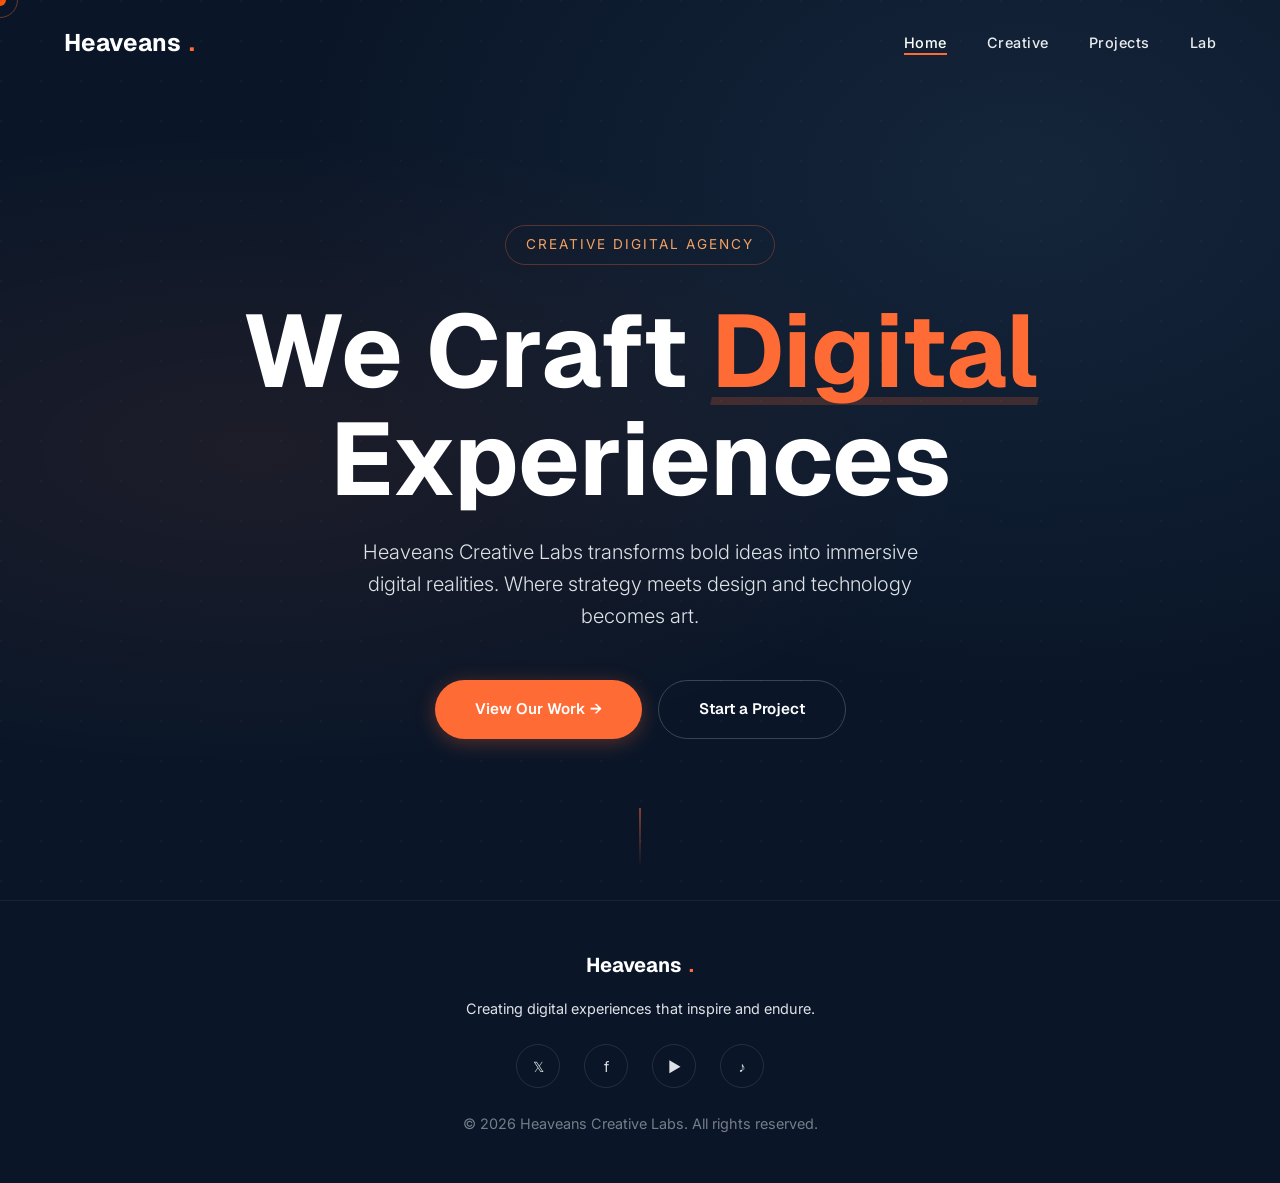
==== pages/index.html @ c08e9259 "Create multipage portfolio structure" ====
<!DOCTYPE html>
<html lang="en">
<head>
    <meta charset="UTF-8">
    <meta name="viewport" content="width=device-width, initial-scale=1.0">
    <title>Heaveans Creative Labs - Digital Experiences</title>
    <link rel="preconnect" href="https://fonts.googleapis.com">
    <link rel="preconnect" href="https://fonts.gstatic.com" crossorigin>
    <link href="https://fonts.googleapis.com/css2?family=Geist:wght@300;400;500;600;700&family=Inter:wght@300;400;500;600&display=swap" rel="stylesheet">
    <link rel="stylesheet" href="../css/shared.css">
    <style>
        /* Home Section Specific Styles */
        #home {
            display: flex;
            align-items: center;
            justify-content: center;
            text-align: center;
            background:
                radial-gradient(ellipse at 20% 50%, rgba(255, 107, 53, 0.08) 0%, transparent 50%),
                radial-gradient(ellipse at 80% 20%, rgba(36, 59, 85, 0.4) 0%, transparent 50%),
                var(--navy-900);
            min-height: 100vh;
            padding: 8rem 4rem 4rem;
        }

        .hero-content {
            max-width: 900px;
        }

        .hero-label {
            display: inline-block;
            padding: 0.5rem 1.25rem;
            border: 1px solid rgba(255, 107, 53, 0.3);
            border-radius: 50px;
            font-size: 0.85rem;
            color: var(--orange-400);
            margin-bottom: 2rem;
            letter-spacing: 2px;
            text-transform: uppercase;
            animation: fadeInUp 1s ease 0.2s both;
        }

        .hero-title {
            font-size: clamp(3rem, 8vw, 6.5rem);
            font-weight: 700;
            margin-bottom: 1.5rem;
            line-height: 1.05;
            animation: fadeInUp 1s ease 0.4s both;
        }

        .hero-title .highlight {
            color: var(--orange-500);
            position: relative;
            display: inline-block;
        }

        .hero-title .highlight::after {
            content: '';
            position: absolute;
            bottom: 0;
            left: 0;
            width: 100%;
            height: 8px;
            background: rgba(255, 107, 53, 0.2);
            z-index: -1;
            transform: skewX(-12deg);
        }

        .hero-subtitle {
            font-size: 1.25rem;
            color: var(--white-300);
            max-width: 600px;
            margin: 0 auto 3rem;
            font-weight: 300;
            animation: fadeInUp 1s ease 0.6s both;
        }

        .hero-cta {
            display: flex;
            gap: 1rem;
            justify-content: center;
            animation: fadeInUp 1s ease 0.8s both;
        }

        .scroll-indicator {
            position: absolute;
            bottom: 2rem;
            left: 50%;
            transform: translateX(-50%);
            animation: bounce 2s infinite;
        }

        .scroll-indicator span {
            display: block;
            width: 1px;
            height: 60px;
            background: linear-gradient(to bottom, var(--orange-500), transparent);
        }

        @media (max-width: 768px) {
            #home {
                padding: 6rem 1.5rem 3rem;
            }

            .hero-cta {
                flex-direction: column;
                align-items: center;
            }
        }
    </style>
</head>
<body>
    <!-- Loading Screen -->
    <div class="loading" id="loader">
        <div class="loader"></div>
    </div>

    <!-- Custom Cursor -->
    <div class="cursor" id="cursor"></div>
    <div class="cursor-follower" id="cursorFollower"></div>

    <!-- Navigation -->
    <nav id="navbar">
        <a href="index.html" class="logo">
            Heaveans<span>.</span>
        </a>
        <ul class="nav-links">
            <li><a href="index.html">Home</a></li>
            <li><a href="about.html">Creative</a></li>
            <li><a href="projects.html">Projects</a></li>
            <li><a href="start-project.html">Lab</a></li>
        </ul>
        <button class="mobile-menu-btn" onclick="toggleMobileMenu()">&#9776;</button>
    </nav>

    <!-- Mobile Menu -->
    <div id="mobileMenu">
        <a href="index.html">Home</a>
        <a href="about.html">Creative</a>
        <a href="projects.html">Projects</a>
        <a href="start-project.html">Lab</a>
        <button class="close-btn" onclick="toggleMobileMenu()">&#10005;</button>
    </div>

    <!-- Home Section -->
    <section id="home" class="visible">
        <div class="bg-pattern"></div>
        <div class="hero-content">
            <div class="hero-label">Creative Digital Agency</div>
            <h1 class="hero-title">
                We Craft <span class="highlight">Digital</span><br>Experiences
            </h1>
            <p class="hero-subtitle">
                Heaveans Creative Labs transforms bold ideas into immersive digital realities.
                Where strategy meets design and technology becomes art.
            </p>
            <div class="hero-cta">
                <a href="projects.html" class="btn btn-primary">
                    View Our Work &rarr;
                </a>
                <a href="start-project.html" class="btn btn-secondary">
                    Start a Project
                </a>
            </div>
        </div>
        <div class="scroll-indicator">
            <span></span>
        </div>
    </section>

    <!-- Footer -->
    <footer>
        <div class="logo">Heaveans<span>.</span></div>
        <p>Creating digital experiences that inspire and endure.</p>
        <div class="social-links">
            <a href="https://x.com" target="_blank" aria-label="X / Twitter">𝕏</a>
            <a href="https://facebook.com" target="_blank" aria-label="Facebook">f</a>
            <a href="https://youtube.com" target="_blank" aria-label="YouTube">▶</a>
            <a href="https://tiktok.com" target="_blank" aria-label="TikTok">♪</a>
        </div>
        <p style="margin-top: 1rem; opacity: 0.5;">&copy; 2026 Heaveans Creative Labs. All rights reserved.</p>
    </footer>

    <script src="../js/shared.js"></script>
</body>
</html>
---- css/shared.css ----
:root {
    --navy-900: #0a1628;
    --navy-800: #0f1d32;
    --navy-700: #1a2744;
    --navy-600: #243b55;
    --navy-500: #2d4a6b;
    --white: #ffffff;
    --white-100: #f8f9fa;
    --white-200: #e9ecef;
    --white-300: #dee2e6;
    --orange-500: #ff6b35;
    --orange-600: #e85d04;
    --orange-400: #f4a261;
    --orange-300: #e9c46a;
    --transition-smooth: cubic-bezier(0.4, 0, 0.2, 1);
}

* {
    margin: 0;
    padding: 0;
    box-sizing: border-box;
}

html {
    scroll-behavior: smooth;
    font-size: 16px;
}

body {
    font-family: 'Inter', sans-serif;
    background-color: var(--navy-900);
    color: var(--white);
    overflow-x: hidden;
    line-height: 1.6;
}

h1, h2, h3, h4, h5, h6 {
    font-family: 'Geist', sans-serif;
    font-weight: 600;
    line-height: 1.1;
}

/* Custom Cursor */
.cursor {
    width: 12px;
    height: 12px;
    background: var(--orange-500);
    border-radius: 50%;
    position: fixed;
    pointer-events: none;
    z-index: 9999;
    mix-blend-mode: difference;
    transition: transform 0.15s var(--transition-smooth);
}

.cursor-follower {
    width: 36px;
    height: 36px;
    border: 1px solid rgba(255, 107, 53, 0.4);
    border-radius: 50%;
    position: fixed;
    pointer-events: none;
    z-index: 9998;
    transition: transform 0.3s var(--transition-smooth), width 0.3s, height 0.3s;
}

.cursor.hover {
    transform: scale(2.5);
    background: var(--orange-400);
}

.cursor-follower.hover {
    transform: scale(1.5);
    border-color: var(--orange-500);
}

/* Navigation */
nav {
    position: fixed;
    top: 0;
    left: 0;
    width: 100%;
    padding: 1.5rem 4rem;
    display: flex;
    justify-content: space-between;
    align-items: center;
    z-index: 1000;
    transition: all 0.4s var(--transition-smooth);
}

nav.scrolled {
    background: rgba(10, 22, 40, 0.92);
    backdrop-filter: blur(20px);
    padding: 1rem 4rem;
    border-bottom: 1px solid rgba(255, 255, 255, 0.05);
}

.logo {
    font-family: 'Geist', sans-serif;
    font-size: 1.5rem;
    font-weight: 700;
    color: var(--white);
    text-decoration: none;
    display: flex;
    align-items: center;
    gap: 0.5rem;
}

.logo span {
    color: var(--orange-500);
}

.nav-links {
    display: flex;
    gap: 2.5rem;
    list-style: none;
}

.nav-links a {
    color: var(--white-200);
    text-decoration: none;
    font-size: 0.9rem;
    font-weight: 500;
    letter-spacing: 0.5px;
    position: relative;
    transition: color 0.3s;
    cursor: pointer;
}

.nav-links a::after {
    content: '';
    position: absolute;
    bottom: -4px;
    left: 0;
    width: 0;
    height: 2px;
    background: var(--orange-500);
    transition: width 0.3s var(--transition-smooth);
}

.nav-links a:hover {
    color: var(--white);
}

.nav-links a:hover::after,
.nav-links a.active::after {
    width: 100%;
}

.nav-links a.active {
    color: var(--white);
}

.mobile-menu-btn {
    display: none;
    background: none;
    border: none;
    color: var(--white);
    font-size: 1.5rem;
    cursor: pointer;
}

/* Sections */
section {
    min-height: 100vh;
    position: relative;
    padding: 8rem 4rem 4rem;
    opacity: 0;
    transform: translateY(30px);
    transition: all 0.8s var(--transition-smooth);
}

section.visible {
    opacity: 1;
    transform: translateY(0);
}

/* Section Header */
.section-header {
    margin-bottom: 4rem;
}

.section-label {
    color: var(--orange-500);
    font-size: 0.85rem;
    letter-spacing: 3px;
    text-transform: uppercase;
    margin-bottom: 1rem;
    font-weight: 500;
}

.section-title {
    font-size: clamp(2.5rem, 5vw, 4rem);
    margin-bottom: 1rem;
}

.section-desc {
    color: var(--white-300);
    font-size: 1.1rem;
    max-width: 600px;
    font-weight: 300;
}

/* Buttons */
.btn {
    padding: 1rem 2.5rem;
    border-radius: 50px;
    font-family: 'Geist', sans-serif;
    font-weight: 600;
    font-size: 0.95rem;
    text-decoration: none;
    cursor: pointer;
    transition: all 0.3s var(--transition-smooth);
    border: none;
    position: relative;
    overflow: hidden;
    display: inline-flex;
    align-items: center;
    gap: 0.5rem;
}

.btn-primary {
    background: var(--orange-500);
    color: var(--white);
    box-shadow: 0 4px 20px rgba(255, 107, 53, 0.3);
}

.btn-primary:hover {
    background: var(--orange-600);
    transform: translateY(-2px);
    box-shadow: 0 8px 30px rgba(255, 107, 53, 0.4);
}

.btn-secondary {
    background: transparent;
    color: var(--white);
    border: 1px solid rgba(255, 255, 255, 0.2);
}

.btn-secondary:hover {
    border-color: var(--orange-500);
    color: var(--orange-500);
    transform: translateY(-2px);
}

/* Footer */
footer {
    padding: 3rem 4rem;
    border-top: 1px solid rgba(255, 255, 255, 0.06);
    text-align: center;
    color: var(--white-300);
    font-size: 0.9rem;
    background: var(--navy-900);
}

footer .logo {
    justify-content: center;
    margin-bottom: 1rem;
    font-size: 1.25rem;
}

.social-links {
    display: flex;
    justify-content: center;
    gap: 1.5rem;
    margin: 1.5rem 0;
}

.social-links a {
    width: 44px;
    height: 44px;
    border: 1px solid rgba(255, 255, 255, 0.1);
    border-radius: 50%;
    display: flex;
    align-items: center;
    justify-content: center;
    color: var(--white-300);
    text-decoration: none;
    transition: all 0.3s;
}

.social-links a:hover {
    border-color: var(--orange-500);
    color: var(--orange-500);
    transform: translateY(-3px);
}

/* Animations */
@keyframes fadeInUp {
    from {
        opacity: 0;
        transform: translateY(30px);
    }
    to {
        opacity: 1;
        transform: translateY(0);
    }
}

@keyframes bounce {
    0%, 20%, 50%, 80%, 100% {
        transform: translateX(-50%) translateY(0);
    }
    40% {
        transform: translateX(-50%) translateY(-10px);
    }
    60% {
        transform: translateX(-50%) translateY(-5px);
    }
}

@keyframes float {
    0%, 100% { transform: translateY(0); }
    50% { transform: translateY(-20px); }
}

@keyframes spin {
    to { transform: rotate(360deg); }
}

/* Utility */
.text-orange {
    color: var(--orange-500);
}

.bg-pattern {
    position: absolute;
    inset: 0;
    opacity: 0.03;
    background-image:
        radial-gradient(circle at 1px 1px, white 1px, transparent 0);
    background-size: 40px 40px;
    pointer-events: none;
}

/* Loading state */
.loading {
    position: fixed;
    inset: 0;
    background: var(--navy-900);
    z-index: 10000;
    display: flex;
    align-items: center;
    justify-content: center;
    transition: opacity 0.6s, visibility 0.6s;
}

.loading.hidden {
    opacity: 0;
    visibility: hidden;
}

.loader {
    width: 48px;
    height: 48px;
    border: 2px solid rgba(255, 107, 53, 0.2);
    border-top-color: var(--orange-500);
    border-radius: 50%;
    animation: spin 1s linear infinite;
}

/* Mobile menu */
#mobileMenu {
    display: none !important;
    position: fixed;
    top: 0;
    left: 0;
    width: 100%;
    height: 100vh;
    background: var(--navy-900);
    z-index: 999;
    flex-direction: column;
    align-items: center;
    justify-content: center;
    gap: 2rem;
}

#mobileMenu a {
    color: var(--white);
    font-size: 1.5rem;
    text-decoration: none;
}

#mobileMenu .close-btn {
    position: absolute;
    top: 1.5rem;
    right: 1.5rem;
    background: none;
    border: none;
    color: var(--white);
    font-size: 1.5rem;
    cursor: pointer;
}

/* Responsive */
@media (max-width: 1024px) {
    .lab-container {
        grid-template-columns: 1fr;
    }
}

@media (max-width: 768px) {
    section {
        padding: 6rem 1.5rem 3rem;
    }

    nav {
        padding: 1rem 1.5rem;
    }

    nav.scrolled {
        padding: 0.75rem 1.5rem;
    }

    .nav-links {
        display: none;
    }

    .mobile-menu-btn {
        display: block;
    }

    .hero-cta {
        flex-direction: column;
        align-items: center;
    }

    .projects-grid {
        grid-template-columns: 1fr;
    }

    .form-row {
        grid-template-columns: 1fr;
    }

    .cursor, .cursor-follower {
        display: none;
    }
}
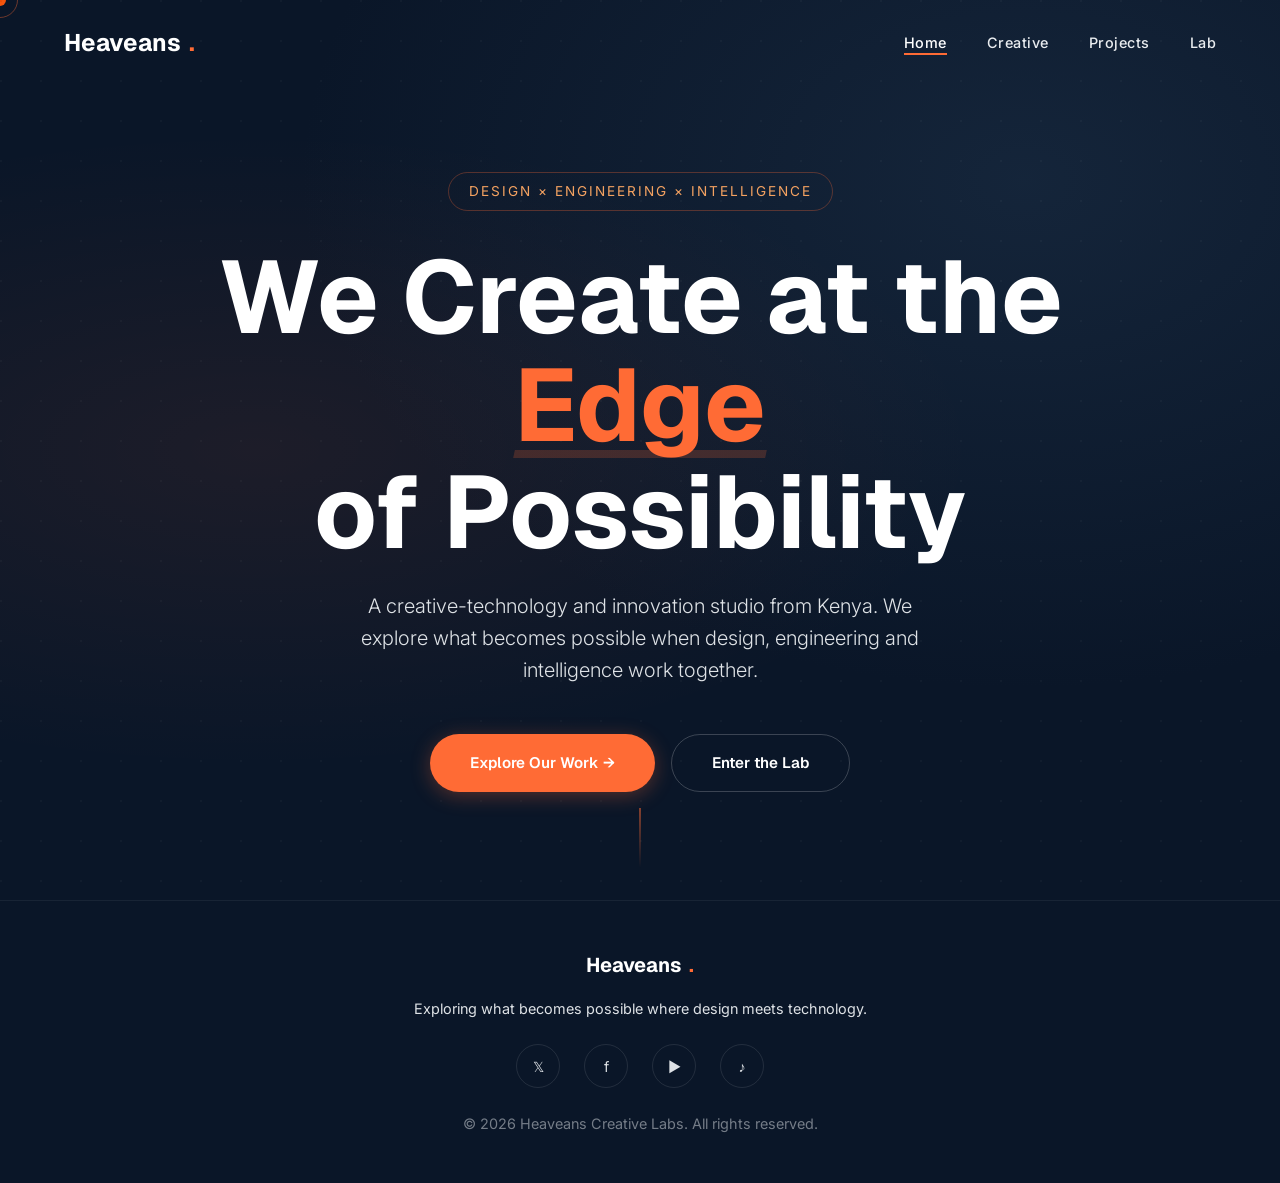
==== commit 93a51eb8: "Update portfolio pages" ====
--- a/pages/index.html
+++ b/pages/index.html
@@ -3,7 +3,7 @@
 <head>
     <meta charset="UTF-8">
     <meta name="viewport" content="width=device-width, initial-scale=1.0">
-    <title>Heaveans Creative Labs - Digital Experiences</title>
+    <title>Heaveans Creative Labs - Design, Engineering & Intelligence</title>
     <link rel="preconnect" href="https://fonts.googleapis.com">
     <link rel="preconnect" href="https://fonts.gstatic.com" crossorigin>
     <link href="https://fonts.googleapis.com/css2?family=Geist:wght@300;400;500;600;700&family=Inter:wght@300;400;500;600&display=swap" rel="stylesheet">
@@ -146,20 +146,20 @@
     <section id="home" class="visible">
         <div class="bg-pattern"></div>
         <div class="hero-content">
-            <div class="hero-label">Creative Digital Agency</div>
+            <div class="hero-label">Design × Engineering × Intelligence</div>
             <h1 class="hero-title">
-                We Craft <span class="highlight">Digital</span><br>Experiences
+                We Create at the <span class="highlight">Edge</span><br>of Possibility
             </h1>
             <p class="hero-subtitle">
-                Heaveans Creative Labs transforms bold ideas into immersive digital realities.
-                Where strategy meets design and technology becomes art.
+                A creative-technology and innovation studio from Kenya. We explore what becomes
+                possible when design, engineering and intelligence work together.
             </p>
             <div class="hero-cta">
                 <a href="projects.html" class="btn btn-primary">
-                    View Our Work &rarr;
+                    Explore Our Work &rarr;
                 </a>
                 <a href="start-project.html" class="btn btn-secondary">
-                    Start a Project
+                    Enter the Lab
                 </a>
             </div>
         </div>
@@ -171,7 +171,7 @@
     <!-- Footer -->
     <footer>
         <div class="logo">Heaveans<span>.</span></div>
-        <p>Creating digital experiences that inspire and endure.</p>
+        <p>Exploring what becomes possible where design meets technology.</p>
         <div class="social-links">
             <a href="https://x.com" target="_blank" aria-label="X / Twitter">𝕏</a>
             <a href="https://facebook.com" target="_blank" aria-label="Facebook">f</a>
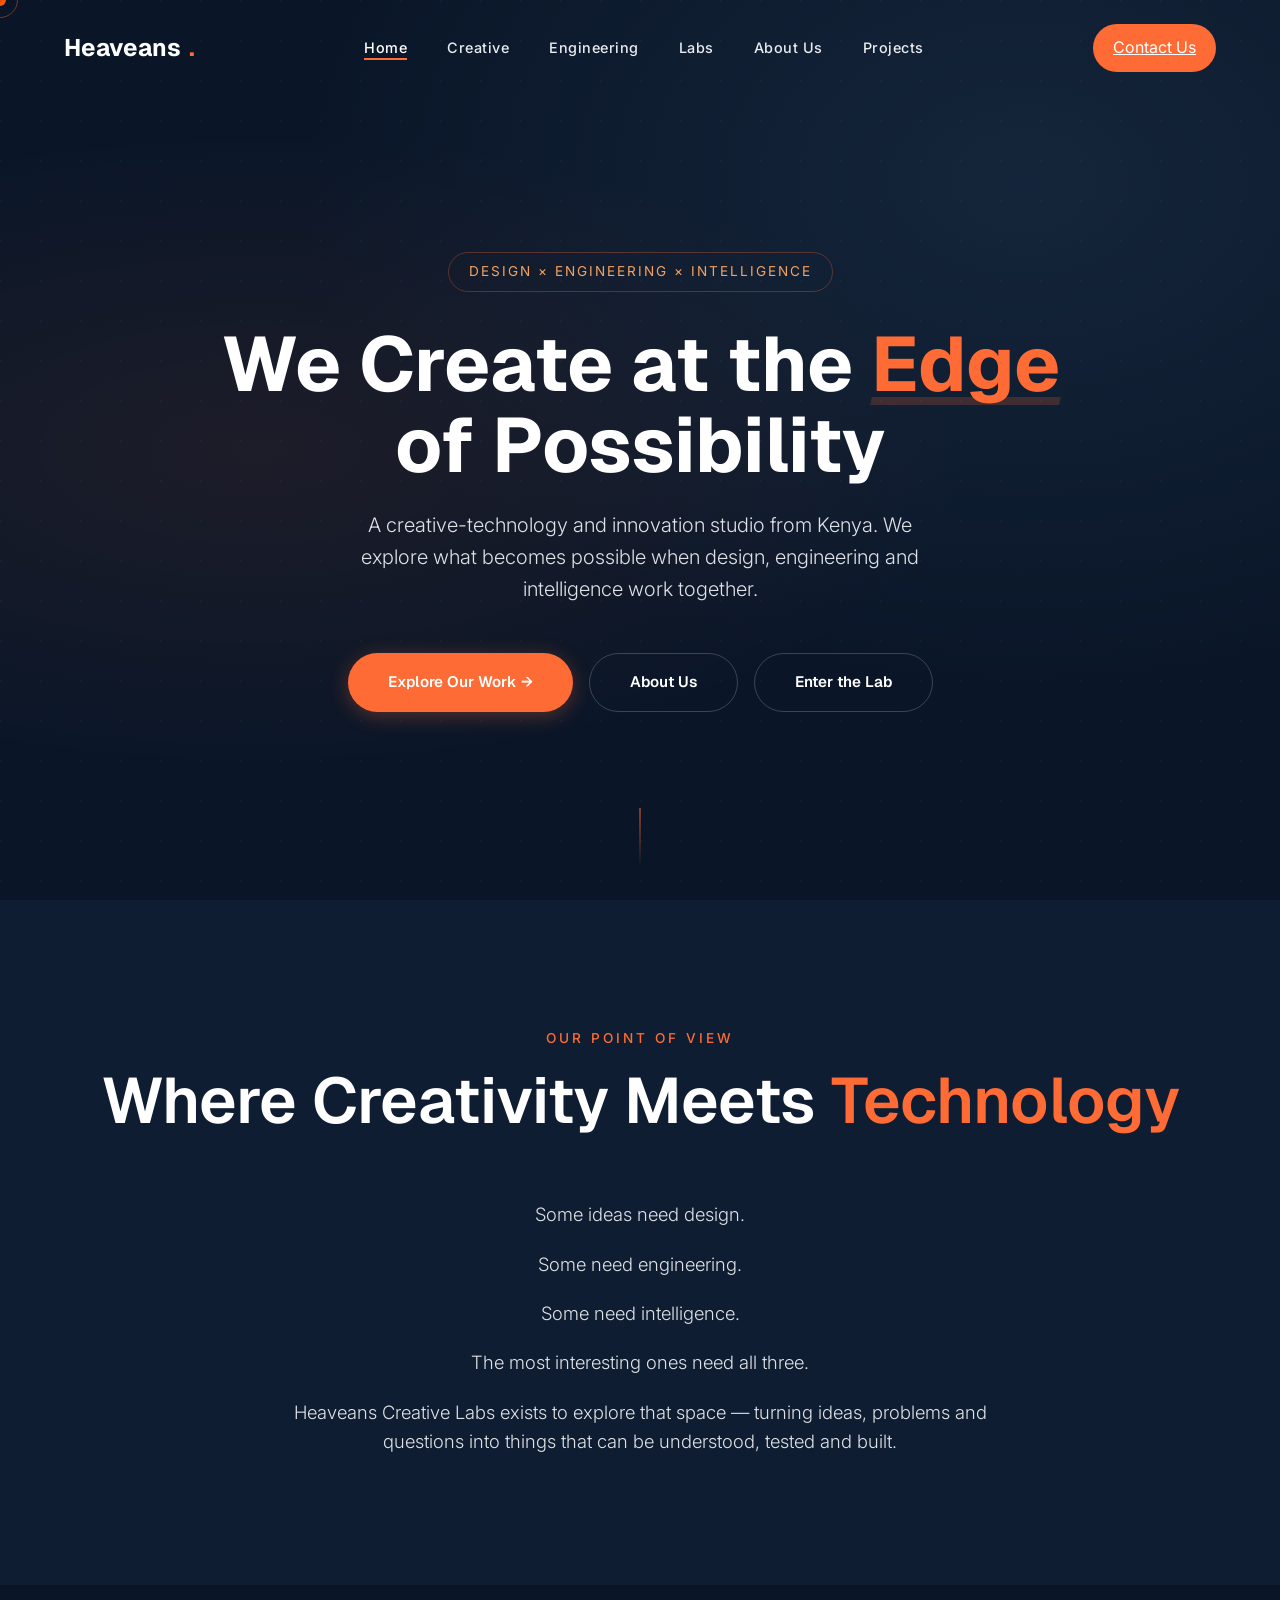
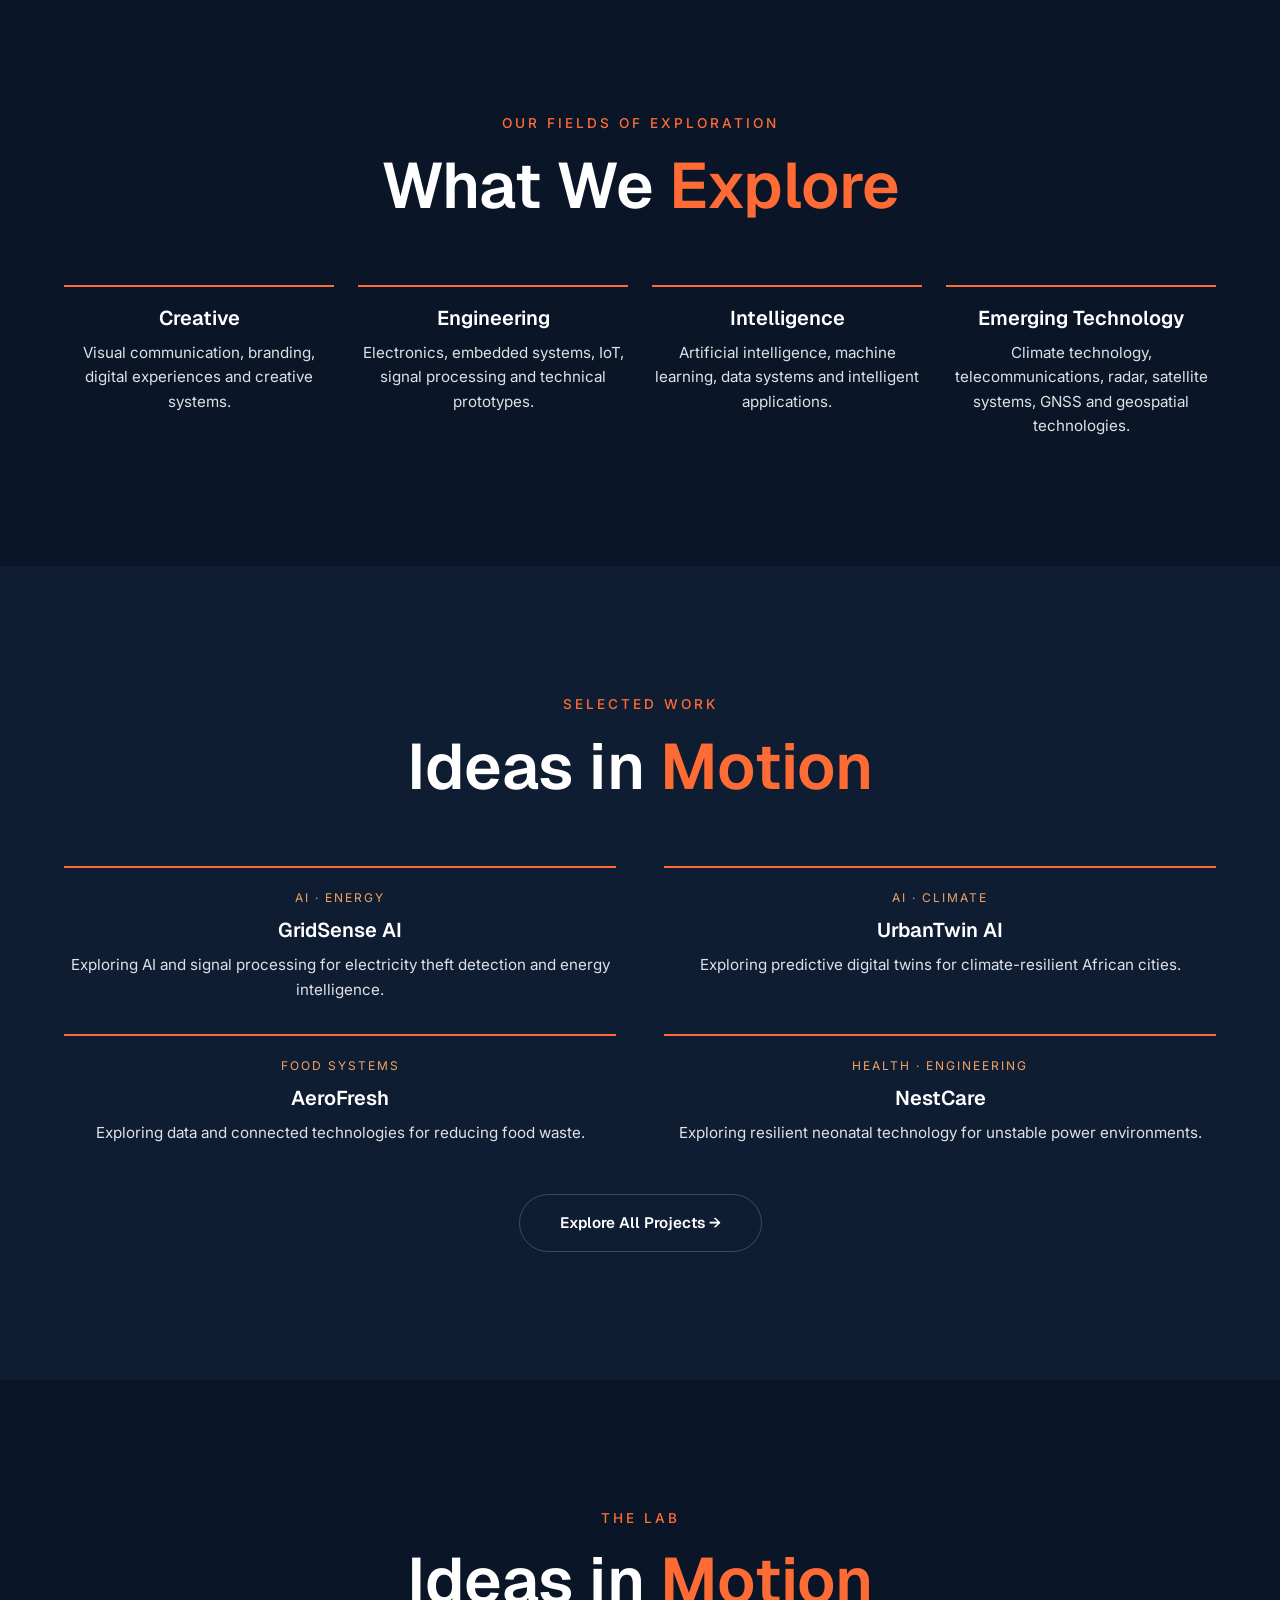
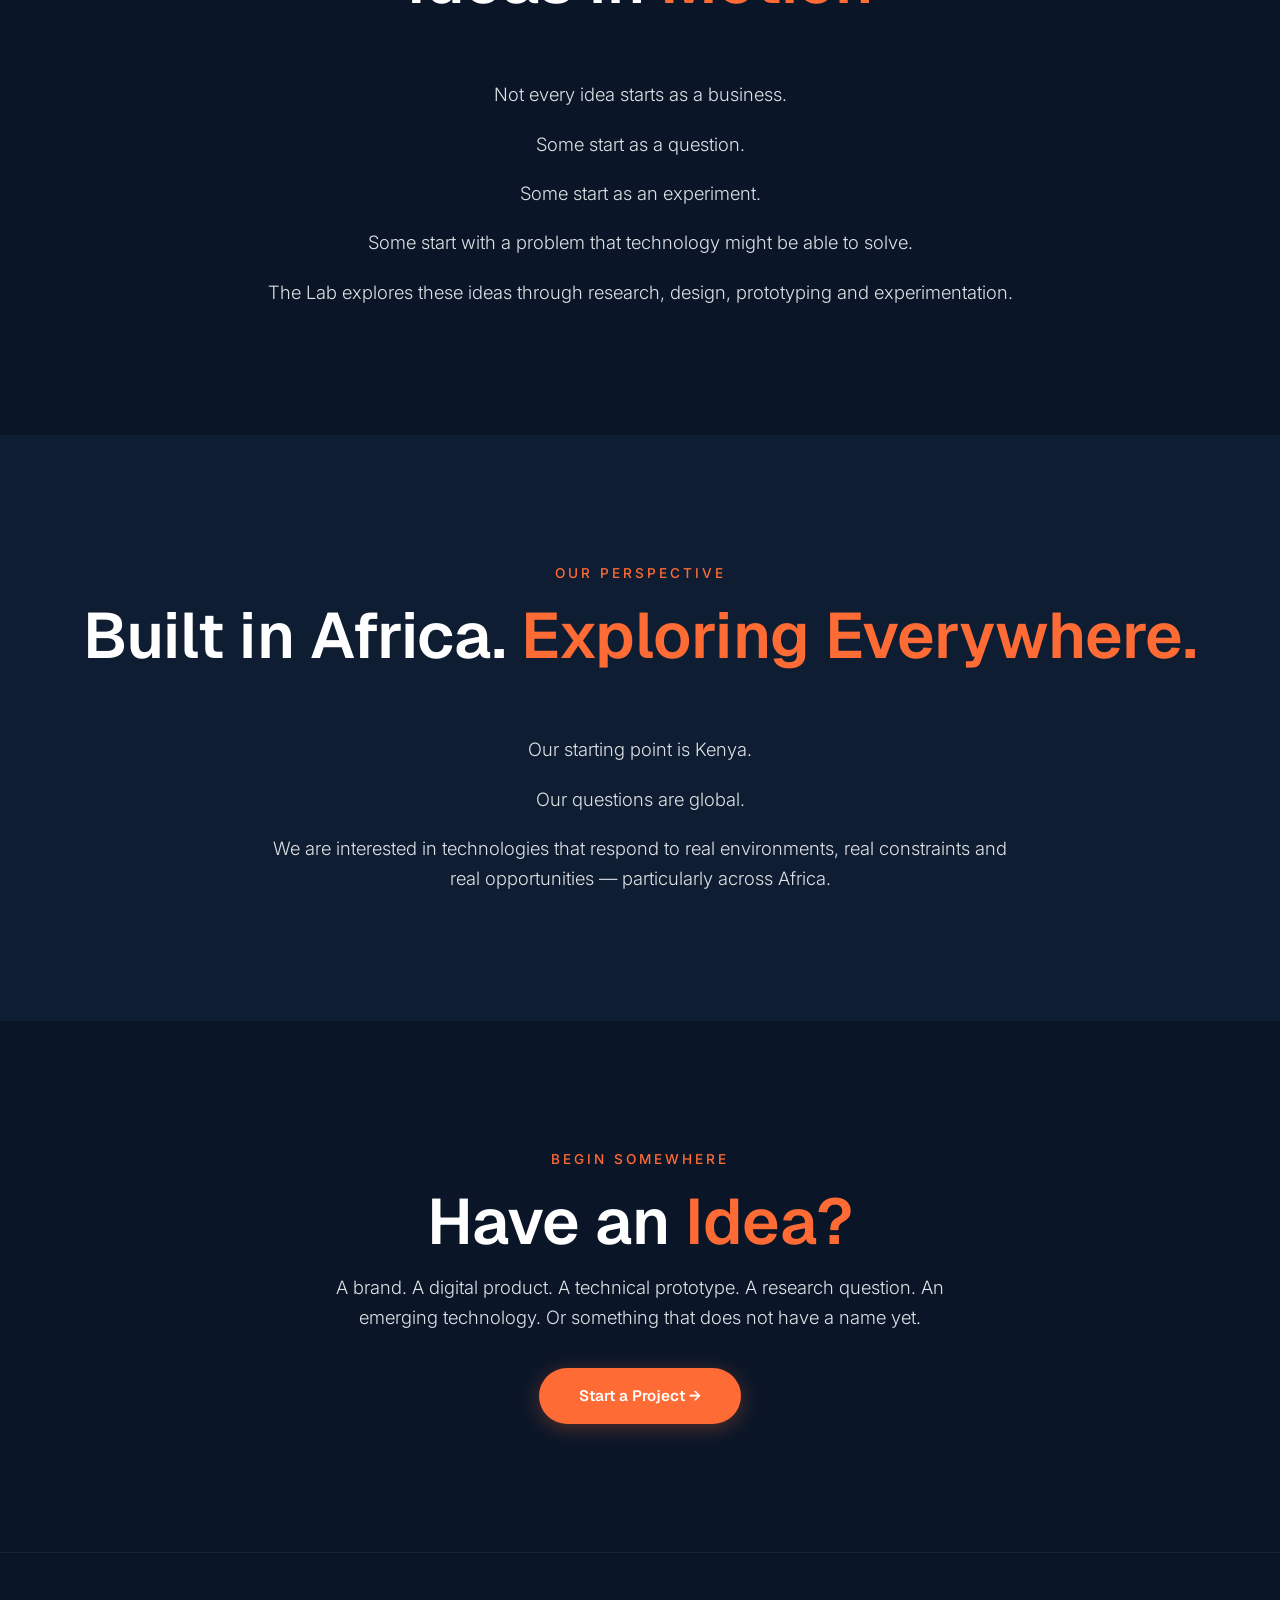
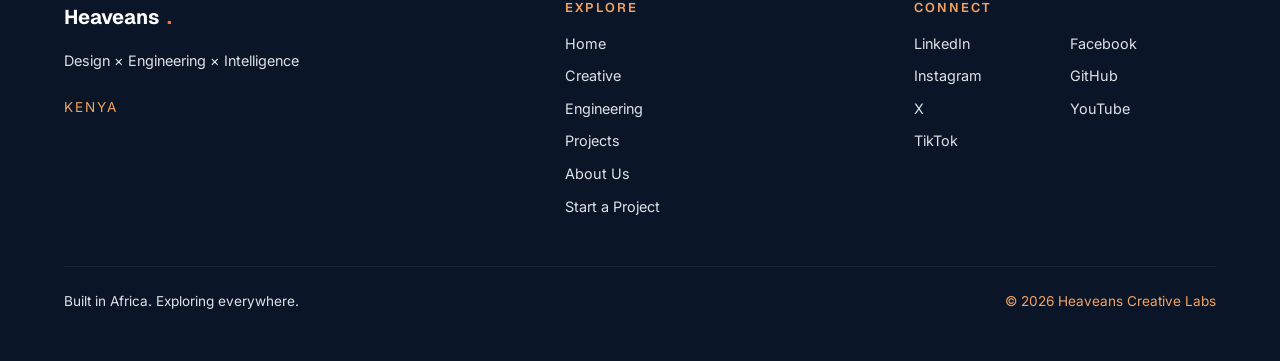
==== commit 2b54418d: "Update creative lab website pages" ====
--- a/pages/index.html
+++ b/pages/index.html
@@ -41,7 +41,7 @@
         }
 
         .hero-title {
-            font-size: clamp(3rem, 8vw, 6.5rem);
+            font-size: clamp(2.5rem, 6vw, 5.25rem);
             font-weight: 700;
             margin-bottom: 1.5rem;
             line-height: 1.05;
@@ -107,6 +107,109 @@
                 align-items: center;
             }
         }
+
+        .home-band {
+            min-height: auto;
+            padding-top: 8rem;
+            padding-bottom: 8rem;
+            text-align: center;
+        }
+
+        .home-band.navy-light {
+            background: var(--navy-800);
+        }
+
+        .home-copy {
+            max-width: 760px;
+            margin-right: auto;
+            margin-left: auto;
+            color: var(--white-300);
+            font-size: 1.15rem;
+            font-weight: 300;
+        }
+
+        .home-copy p + p {
+            margin-top: 1.25rem;
+        }
+
+        .explore-grid,
+        .project-list {
+            display: grid;
+            grid-template-columns: repeat(4, 1fr);
+            gap: 1.5rem;
+        }
+
+        .explore-item,
+        .project-item {
+            border-top: 2px solid var(--orange-500);
+            padding-top: 1.25rem;
+        }
+
+        .explore-item,
+        .project-item {
+            text-align: center;
+        }
+
+        .explore-item h3,
+        .project-item h3 {
+            font-size: 1.25rem;
+            margin-bottom: 0.75rem;
+        }
+
+        .explore-item p,
+        .project-item p {
+            color: var(--white-300);
+            font-size: 0.95rem;
+        }
+
+        .project-list {
+            grid-template-columns: repeat(2, 1fr);
+            gap: 2rem 3rem;
+        }
+
+        .project-item .project-type {
+            color: var(--orange-400);
+            font-size: 0.75rem;
+            letter-spacing: 2px;
+            text-transform: uppercase;
+            margin-bottom: 0.75rem;
+        }
+
+        .home-cta {
+            display: flex;
+            flex-direction: column;
+            align-items: center;
+            gap: 2rem;
+            text-align: center;
+        }
+
+        .home-cta .section-header {
+            margin-bottom: 0;
+        }
+
+        .home-cta .home-copy {
+            max-width: 620px;
+        }
+
+        .home-cta .btn {
+            margin-top: 0.25rem;
+        }
+
+        @media (max-width: 768px) {
+            .home-band {
+                padding-top: 6rem;
+                padding-bottom: 6rem;
+            }
+
+            .explore-grid,
+            .project-list {
+                grid-template-columns: 1fr;
+            }
+
+            .home-cta {
+                align-items: center;
+            }
+        }
     </style>
 </head>
 <body>
@@ -127,9 +230,12 @@
         <ul class="nav-links">
             <li><a href="index.html">Home</a></li>
             <li><a href="about.html">Creative</a></li>
+            <li><a href="engineering.html">Engineering</a></li>
+            <li><a href="labs.html">Labs</a></li>
+            <li><a href="about-us.html">About Us</a></li>
             <li><a href="projects.html">Projects</a></li>
-            <li><a href="start-project.html">Lab</a></li>
         </ul>
+        <a href="start-project.html" class="nav-contact">Contact Us</a>
         <button class="mobile-menu-btn" onclick="toggleMobileMenu()">&#9776;</button>
     </nav>
 
@@ -137,8 +243,11 @@
     <div id="mobileMenu">
         <a href="index.html">Home</a>
         <a href="about.html">Creative</a>
+        <a href="engineering.html">Engineering</a>
+        <a href="labs.html">Labs</a>
+        <a href="about-us.html">About Us</a>
         <a href="projects.html">Projects</a>
-        <a href="start-project.html">Lab</a>
+        <a href="start-project.html">Contact Us</a>
         <button class="close-btn" onclick="toggleMobileMenu()">&#10005;</button>
     </div>
 
@@ -158,6 +267,9 @@
                 <a href="projects.html" class="btn btn-primary">
                     Explore Our Work &rarr;
                 </a>
+                <a href="about-us.html" class="btn btn-secondary">
+                    About Us
+                </a>
                 <a href="start-project.html" class="btn btn-secondary">
                     Enter the Lab
                 </a>
@@ -168,18 +280,84 @@
         </div>
     </section>
 
+    <section class="home-band navy-light visible">
+        <div class="section-header">
+            <div class="section-label">Our Point of View</div>
+            <h2 class="section-title">Where Creativity Meets <span class="text-orange">Technology</span></h2>
+        </div>
+        <div class="home-copy">
+            <p>Some ideas need design.</p>
+            <p>Some need engineering.</p>
+            <p>Some need intelligence.</p>
+            <p>The most interesting ones need all three.</p>
+            <p>Heaveans Creative Labs exists to explore that space — turning ideas, problems and questions into things that can be understood, tested and built.</p>
+        </div>
+    </section>
+
+    <section class="home-band visible">
+        <div class="section-header">
+            <div class="section-label">Our Fields of Exploration</div>
+            <h2 class="section-title">What We <span class="text-orange">Explore</span></h2>
+        </div>
+        <div class="explore-grid">
+            <article class="explore-item"><h3>Creative</h3><p>Visual communication, branding, digital experiences and creative systems.</p></article>
+            <article class="explore-item"><h3>Engineering</h3><p>Electronics, embedded systems, IoT, signal processing and technical prototypes.</p></article>
+            <article class="explore-item"><h3>Intelligence</h3><p>Artificial intelligence, machine learning, data systems and intelligent applications.</p></article>
+            <article class="explore-item"><h3>Emerging Technology</h3><p>Climate technology, telecommunications, radar, satellite systems, GNSS and geospatial technologies.</p></article>
+        </div>
+    </section>
+
+    <section class="home-band navy-light visible">
+        <div class="section-header">
+            <div class="section-label">Selected Work</div>
+            <h2 class="section-title">Ideas in <span class="text-orange">Motion</span></h2>
+        </div>
+        <div class="project-list">
+            <article class="project-item"><div class="project-type">AI · Energy</div><h3>GridSense AI</h3><p>Exploring AI and signal processing for electricity theft detection and energy intelligence.</p></article>
+            <article class="project-item"><div class="project-type">AI · Climate</div><h3>UrbanTwin AI</h3><p>Exploring predictive digital twins for climate-resilient African cities.</p></article>
+            <article class="project-item"><div class="project-type">Food Systems</div><h3>AeroFresh</h3><p>Exploring data and connected technologies for reducing food waste.</p></article>
+            <article class="project-item"><div class="project-type">Health · Engineering</div><h3>NestCare</h3><p>Exploring resilient neonatal technology for unstable power environments.</p></article>
+        </div>
+        <a href="projects.html" class="btn btn-secondary" style="margin-top: 3rem;">Explore All Projects &rarr;</a>
+    </section>
+
+    <section class="home-band visible">
+        <div class="section-header">
+            <div class="section-label">The Lab</div>
+            <h2 class="section-title">Ideas in <span class="text-orange">Motion</span></h2>
+        </div>
+        <div class="home-copy">
+            <p>Not every idea starts as a business.</p>
+            <p>Some start as a question.</p>
+            <p>Some start as an experiment.</p>
+            <p>Some start with a problem that technology might be able to solve.</p>
+            <p>The Lab explores these ideas through research, design, prototyping and experimentation.</p>
+        </div>
+    </section>
+
+    <section class="home-band navy-light visible">
+        <div class="section-header">
+            <div class="section-label">Our Perspective</div>
+            <h2 class="section-title">Built in Africa. <span class="text-orange">Exploring Everywhere.</span></h2>
+        </div>
+        <div class="home-copy">
+            <p>Our starting point is Kenya.</p>
+            <p>Our questions are global.</p>
+            <p>We are interested in technologies that respond to real environments, real constraints and real opportunities — particularly across Africa.</p>
+        </div>
+    </section>
+
+    <section class="home-band home-cta visible">
+        <div class="section-header">
+            <div class="section-label">Begin Somewhere</div>
+            <h2 class="section-title">Have an <span class="text-orange">Idea?</span></h2>
+            <div class="home-copy"><p>A brand. A digital product. A technical prototype. A research question. An emerging technology. Or something that does not have a name yet.</p></div>
+        </div>
+        <a href="start-project.html" class="btn btn-primary">Start a Project &rarr;</a>
+    </section>
+
     <!-- Footer -->
-    <footer>
-        <div class="logo">Heaveans<span>.</span></div>
-        <p>Exploring what becomes possible where design meets technology.</p>
-        <div class="social-links">
-            <a href="https://x.com" target="_blank" aria-label="X / Twitter">𝕏</a>
-            <a href="https://facebook.com" target="_blank" aria-label="Facebook">f</a>
-            <a href="https://youtube.com" target="_blank" aria-label="YouTube">▶</a>
-            <a href="https://tiktok.com" target="_blank" aria-label="TikTok">♪</a>
-        </div>
-        <p style="margin-top: 1rem; opacity: 0.5;">&copy; 2026 Heaveans Creative Labs. All rights reserved.</p>
-    </footer>
+    <footer class="site-footer"><div class="footer-grid"><div class="footer-brand"><div class="logo">Heaveans<span>.</span></div><p>Design &times; Engineering &times; Intelligence</p><span class="footer-location">Kenya</span></div><div class="footer-column"><h3>Explore</h3><ul class="footer-links"><li><a href="index.html">Home</a></li><li><a href="about.html">Creative</a></li><li><a href="engineering.html">Engineering</a></li><li><a href="projects.html">Projects</a></li><li><a href="about-us.html">About Us</a></li><li><a href="start-project.html">Start a Project</a></li></ul></div><div class="footer-column"><h3>Connect</h3><ul class="footer-links footer-connect"><li><a href="https://linkedin.com" target="_blank">LinkedIn</a></li><li><a href="https://facebook.com" target="_blank">Facebook</a></li><li><a href="https://instagram.com" target="_blank">Instagram</a></li><li><a href="https://github.com" target="_blank">GitHub</a></li><li><a href="https://x.com" target="_blank">X</a></li><li><a href="https://youtube.com" target="_blank">YouTube</a></li><li><a href="https://tiktok.com" target="_blank">TikTok</a></li></ul></div></div><div class="footer-bottom"><p>Built in Africa. Exploring everywhere.</p><p>&copy; 2026 Heaveans Creative Labs</p></div></footer>
 
     <script src="../js/shared.js"></script>
 </body>
--- a/css/shared.css
+++ b/css/shared.css
@@ -151,6 +151,24 @@
     color: var(--white);
 }
 
+.nav-contact {
+    background: var(--orange-500);
+    border-radius: 50px;
+    color: var(--white) !important;
+    padding: 0.7rem 1.25rem;
+    transition: all 0.3s var(--transition-smooth);
+}
+
+.nav-contact::after {
+    display: none;
+}
+
+.nav-contact:hover {
+    background: var(--orange-600);
+    box-shadow: 0 6px 20px rgba(255, 107, 53, 0.3);
+    transform: translateY(-2px);
+}
+
 .mobile-menu-btn {
     display: none;
     background: none;
@@ -164,6 +182,7 @@
 section {
     min-height: 100vh;
     position: relative;
+    text-align: center;
     padding: 8rem 4rem 4rem;
     opacity: 0;
     transform: translateY(30px);
@@ -178,6 +197,7 @@
 /* Section Header */
 .section-header {
     margin-bottom: 4rem;
+    text-align: center;
 }
 
 .section-label {
@@ -198,6 +218,8 @@
     color: var(--white-300);
     font-size: 1.1rem;
     max-width: 600px;
+    margin-left: auto;
+    margin-right: auto;
     font-weight: 300;
 }
 
@@ -253,10 +275,114 @@
     background: var(--navy-900);
 }
 
+.site-footer {
+    text-align: center;
+}
+
+.footer-grid {
+    display: grid;
+    grid-template-columns: 1.5fr 1fr 1fr;
+    gap: 3rem;
+    max-width: 1200px;
+    margin: 0 auto;
+}
+
+.site-footer,
+.site-footer .footer-grid,
+.site-footer .footer-brand,
+.site-footer .footer-column,
+.site-footer .footer-links,
+.site-footer .footer-bottom {
+    text-align: left;
+}
+
+.footer-brand p {
+    margin-top: 1rem;
+    color: var(--white-300);
+}
+
+.footer-brand .logo,
+.footer-column,
+.footer-links {
+    justify-items: center;
+}
+
+.footer-location {
+    display: block;
+    margin-top: 1.5rem;
+    color: var(--orange-400);
+    font-size: 0.85rem;
+    letter-spacing: 2px;
+    text-transform: uppercase;
+}
+
+.footer-column h3 {
+    color: var(--orange-400);
+    font-size: 0.8rem;
+    letter-spacing: 2px;
+    text-transform: uppercase;
+    margin-bottom: 1rem;
+}
+
+.footer-links {
+    display: grid;
+    gap: 0.6rem;
+    list-style: none;
+}
+
+.footer-links a {
+    color: var(--white-300);
+    text-decoration: none;
+    font-size: 0.9rem;
+    transition: color 0.3s;
+}
+
+.footer-links a:hover {
+    color: var(--orange-500);
+}
+
+.footer-connect {
+    grid-template-columns: repeat(2, minmax(0, 1fr));
+}
+
+.footer-bottom {
+    max-width: 1200px;
+    margin: 3rem auto 0;
+    padding-top: 1.5rem;
+    border-top: 1px solid rgba(255, 255, 255, 0.06);
+    display: flex;
+    justify-content: space-between;
+    gap: 1.5rem;
+    color: var(--white-300);
+    font-size: 0.85rem;
+    text-align: center;
+}
+
+.footer-bottom p:last-child {
+    color: var(--orange-400);
+}
+
+.projects-filter,
+.creative-actions,
+.engineering-actions,
+.lab-actions {
+    justify-content: center;
+}
+
 footer .logo {
     justify-content: center;
     margin-bottom: 1rem;
     font-size: 1.25rem;
+}
+
+footer.site-footer .logo {
+    justify-content: flex-start;
+}
+
+footer.site-footer .footer-brand,
+footer.site-footer .footer-column,
+footer.site-footer .footer-links {
+    justify-items: start;
 }
 
 .social-links {
@@ -375,6 +501,10 @@
     gap: 2rem;
 }
 
+#mobileMenu.open {
+    display: flex !important;
+}
+
 #mobileMenu a {
     color: var(--white);
     font-size: 1.5rem;
@@ -436,4 +566,19 @@
     .cursor, .cursor-follower {
         display: none;
     }
-}
+
+    footer.site-footer {
+        padding: 3rem 1.5rem;
+    }
+
+    .footer-grid,
+    .footer-connect {
+        grid-template-columns: 1fr;
+    }
+
+    .footer-bottom {
+        align-items: flex-start;
+        flex-direction: column;
+        margin-top: 2.5rem;
+    }
+}
